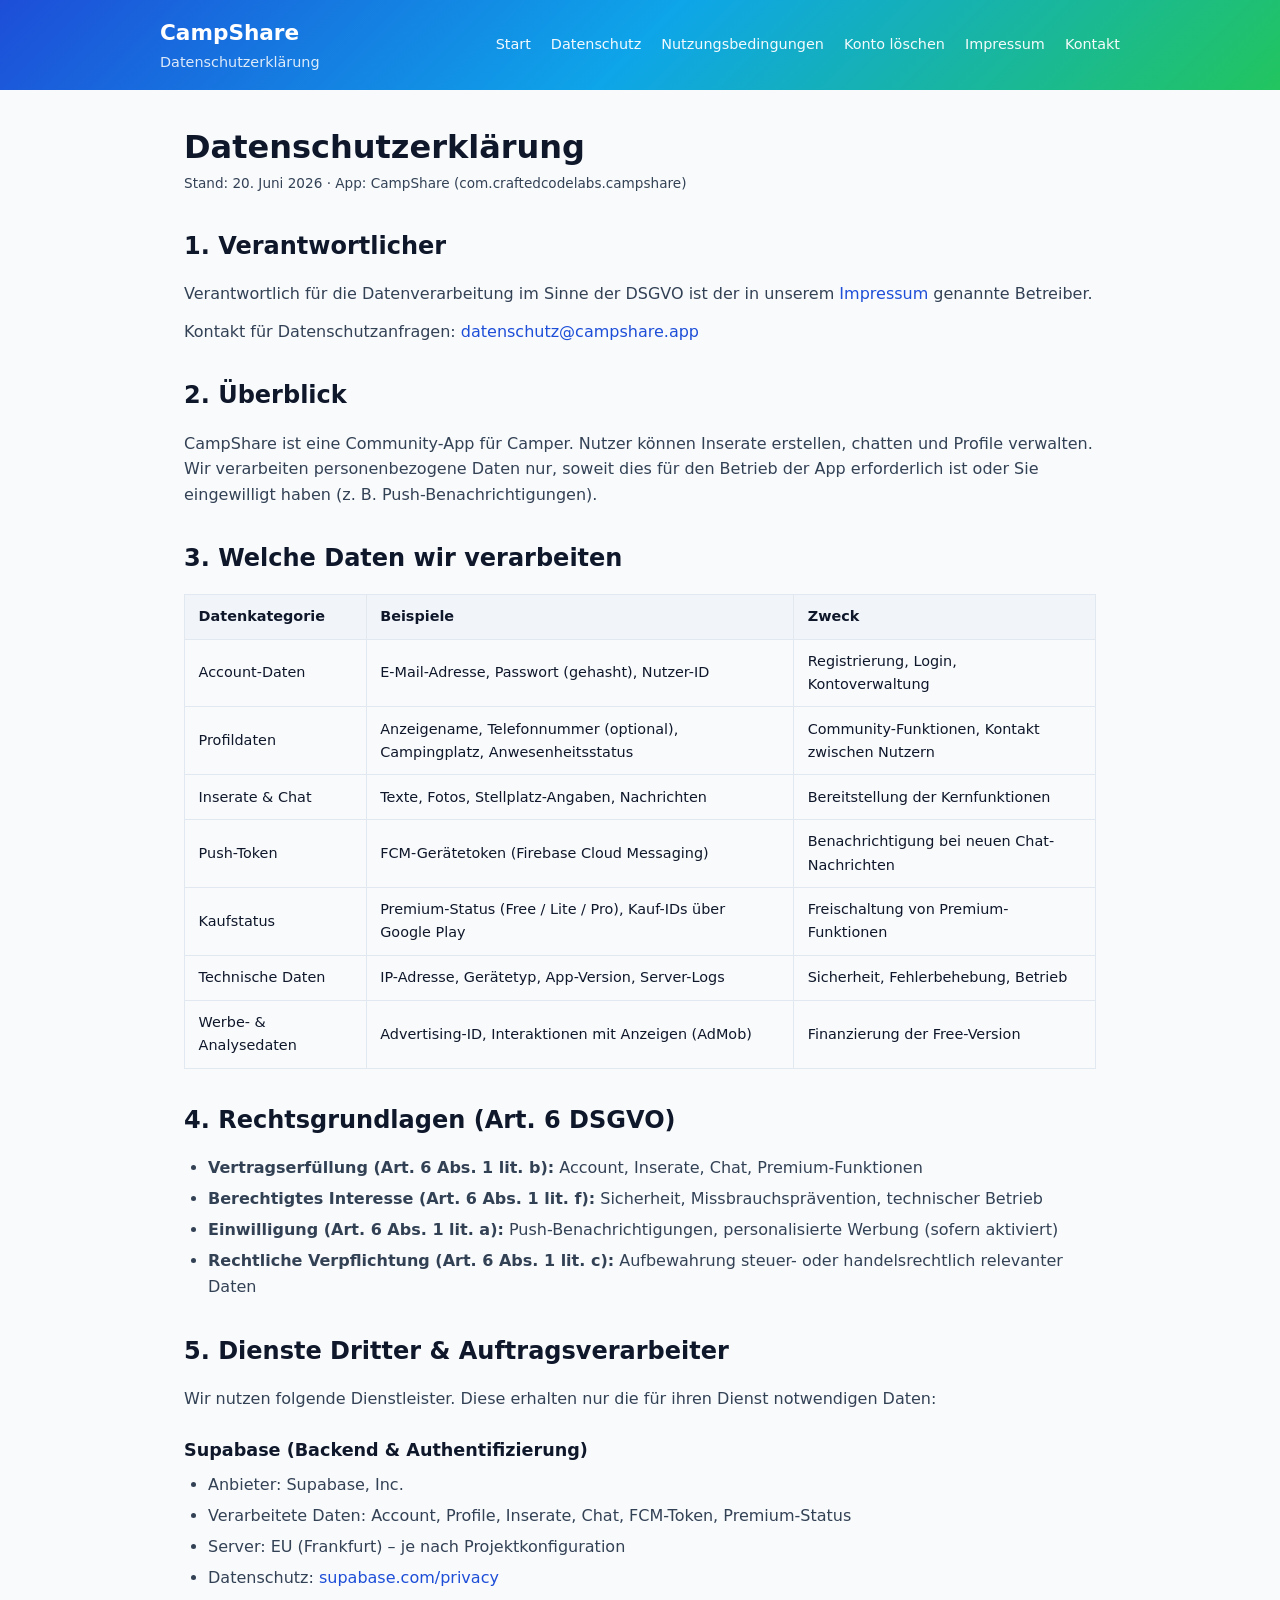
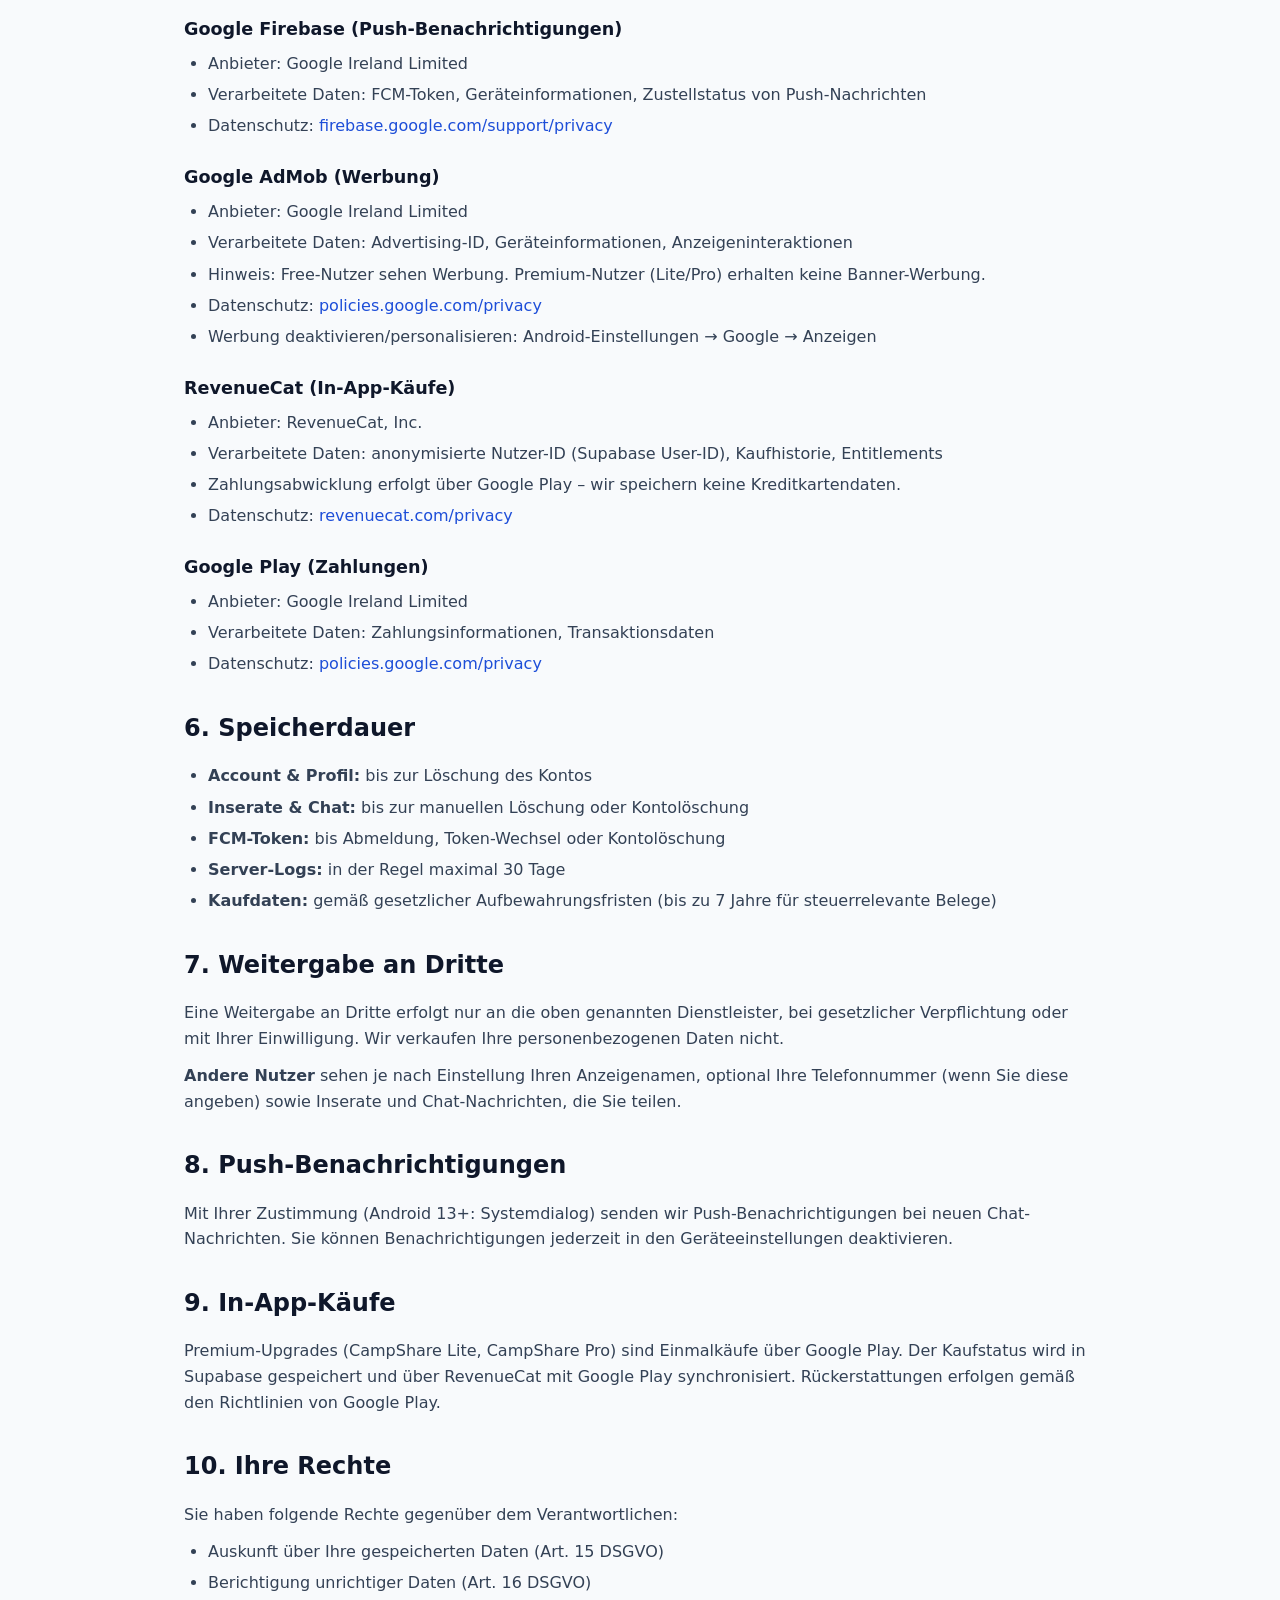
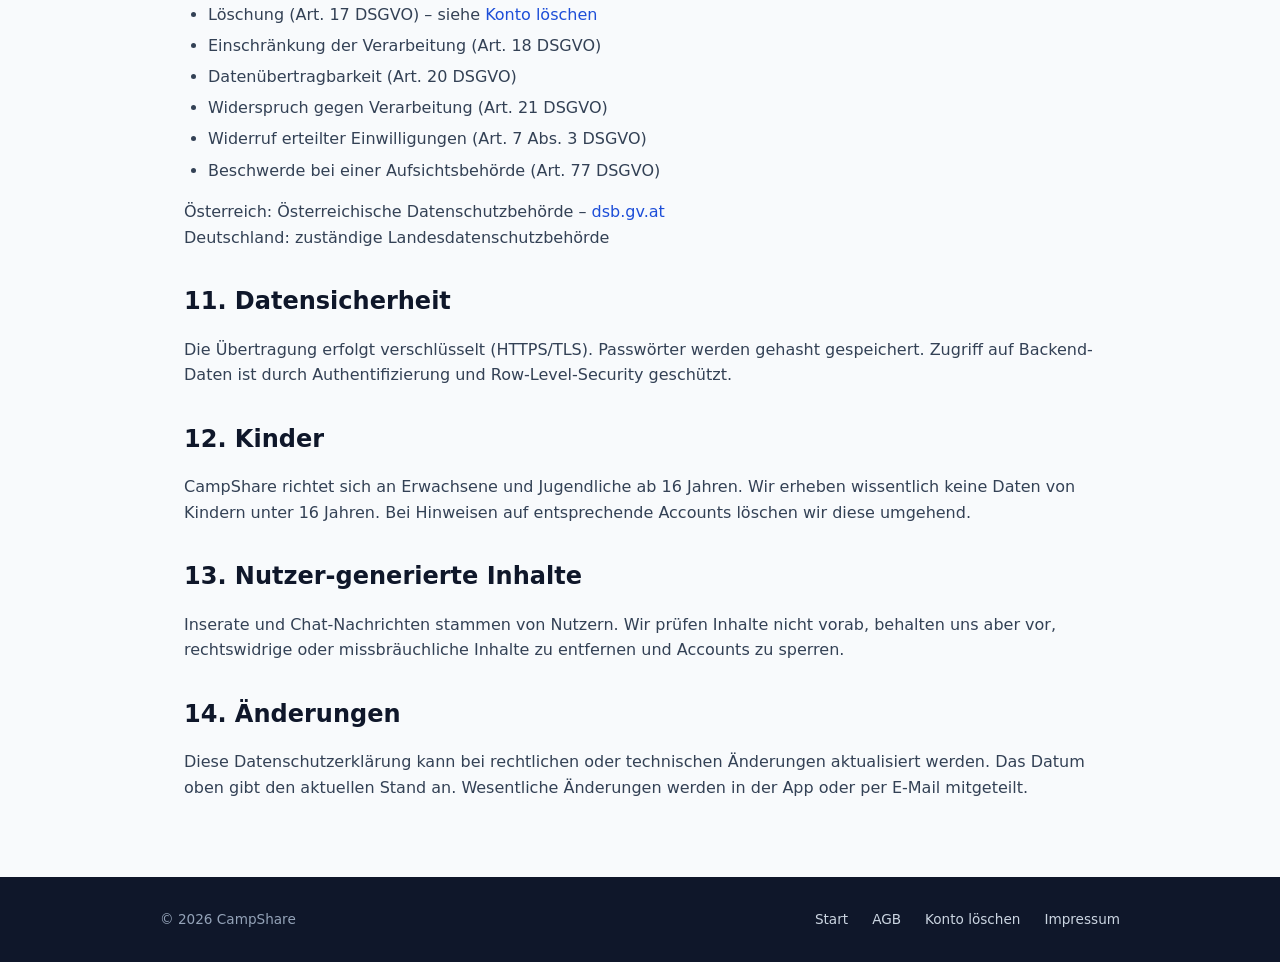
==== datenschutz.html @ 992e6494 "Add CampShare website for Google Play compliance Co-authored-by: Cursor <cursoragent@cursor.com>" ====
<!DOCTYPE html>
<html lang="de">
<head>
  <meta charset="UTF-8">
  <meta name="viewport" content="width=device-width, initial-scale=1.0">
  <meta name="description" content="Datenschutzerklärung der CampShare App – Informationen zur Verarbeitung personenbezogener Daten.">
  <title>Datenschutzerklärung – CampShare</title>
  <link rel="stylesheet" href="css/styles.css">
</head>
<body>
  <header>
    <div class="header-inner">
      <a class="logo" href="index.html">CampShare<span>Datenschutzerklärung</span></a>
      <nav>
        <a href="index.html">Start</a>
        <a href="datenschutz.html">Datenschutz</a>
        <a href="nutzungsbedingungen.html">Nutzungsbedingungen</a>
        <a href="konto-loeschen.html">Konto löschen</a>
        <a href="impressum.html">Impressum</a>
        <a href="kontakt.html">Kontakt</a>
      </nav>
    </div>
  </header>

  <main class="legal-content">
    <h1>Datenschutzerklärung</h1>
    <p class="meta">Stand: 20. Juni 2026 · App: CampShare (com.craftedcodelabs.campshare)</p>

    <h2>1. Verantwortlicher</h2>
    <p>
      Verantwortlich für die Datenverarbeitung im Sinne der DSGVO ist der in unserem
      <a href="impressum.html">Impressum</a> genannte Betreiber.
    </p>
    <p>
      Kontakt für Datenschutzanfragen: <a href="mailto:datenschutz@campshare.app">datenschutz@campshare.app</a>
    </p>

    <h2>2. Überblick</h2>
    <p>
      CampShare ist eine Community-App für Camper. Nutzer können Inserate erstellen, chatten und Profile verwalten.
      Wir verarbeiten personenbezogene Daten nur, soweit dies für den Betrieb der App erforderlich ist oder Sie
      eingewilligt haben (z.&nbsp;B. Push-Benachrichtigungen).
    </p>

    <h2>3. Welche Daten wir verarbeiten</h2>
    <table>
      <thead>
        <tr>
          <th>Datenkategorie</th>
          <th>Beispiele</th>
          <th>Zweck</th>
        </tr>
      </thead>
      <tbody>
        <tr>
          <td>Account-Daten</td>
          <td>E-Mail-Adresse, Passwort (gehasht), Nutzer-ID</td>
          <td>Registrierung, Login, Kontoverwaltung</td>
        </tr>
        <tr>
          <td>Profildaten</td>
          <td>Anzeigename, Telefonnummer (optional), Campingplatz, Anwesenheitsstatus</td>
          <td>Community-Funktionen, Kontakt zwischen Nutzern</td>
        </tr>
        <tr>
          <td>Inserate &amp; Chat</td>
          <td>Texte, Fotos, Stellplatz-Angaben, Nachrichten</td>
          <td>Bereitstellung der Kernfunktionen</td>
        </tr>
        <tr>
          <td>Push-Token</td>
          <td>FCM-Gerätetoken (Firebase Cloud Messaging)</td>
          <td>Benachrichtigung bei neuen Chat-Nachrichten</td>
        </tr>
        <tr>
          <td>Kaufstatus</td>
          <td>Premium-Status (Free / Lite / Pro), Kauf-IDs über Google Play</td>
          <td>Freischaltung von Premium-Funktionen</td>
        </tr>
        <tr>
          <td>Technische Daten</td>
          <td>IP-Adresse, Gerätetyp, App-Version, Server-Logs</td>
          <td>Sicherheit, Fehlerbehebung, Betrieb</td>
        </tr>
        <tr>
          <td>Werbe- &amp; Analysedaten</td>
          <td>Advertising-ID, Interaktionen mit Anzeigen (AdMob)</td>
          <td>Finanzierung der Free-Version</td>
        </tr>
      </tbody>
    </table>

    <h2>4. Rechtsgrundlagen (Art. 6 DSGVO)</h2>
    <ul>
      <li><strong>Vertragserfüllung (Art. 6 Abs. 1 lit. b):</strong> Account, Inserate, Chat, Premium-Funktionen</li>
      <li><strong>Berechtigtes Interesse (Art. 6 Abs. 1 lit. f):</strong> Sicherheit, Missbrauchsprävention, technischer Betrieb</li>
      <li><strong>Einwilligung (Art. 6 Abs. 1 lit. a):</strong> Push-Benachrichtigungen, personalisierte Werbung (sofern aktiviert)</li>
      <li><strong>Rechtliche Verpflichtung (Art. 6 Abs. 1 lit. c):</strong> Aufbewahrung steuer- oder handelsrechtlich relevanter Daten</li>
    </ul>

    <h2>5. Dienste Dritter &amp; Auftragsverarbeiter</h2>
    <p>Wir nutzen folgende Dienstleister. Diese erhalten nur die für ihren Dienst notwendigen Daten:</p>

    <h3>Supabase (Backend &amp; Authentifizierung)</h3>
    <ul>
      <li>Anbieter: Supabase, Inc.</li>
      <li>Verarbeitete Daten: Account, Profile, Inserate, Chat, FCM-Token, Premium-Status</li>
      <li>Server: EU (Frankfurt) – je nach Projektkonfiguration</li>
      <li>Datenschutz: <a href="https://supabase.com/privacy" rel="noopener noreferrer">supabase.com/privacy</a></li>
    </ul>

    <h3>Google Firebase (Push-Benachrichtigungen)</h3>
    <ul>
      <li>Anbieter: Google Ireland Limited</li>
      <li>Verarbeitete Daten: FCM-Token, Geräteinformationen, Zustellstatus von Push-Nachrichten</li>
      <li>Datenschutz: <a href="https://firebase.google.com/support/privacy" rel="noopener noreferrer">firebase.google.com/support/privacy</a></li>
    </ul>

    <h3>Google AdMob (Werbung)</h3>
    <ul>
      <li>Anbieter: Google Ireland Limited</li>
      <li>Verarbeitete Daten: Advertising-ID, Geräteinformationen, Anzeigeninteraktionen</li>
      <li>Hinweis: Free-Nutzer sehen Werbung. Premium-Nutzer (Lite/Pro) erhalten keine Banner-Werbung.</li>
      <li>Datenschutz: <a href="https://policies.google.com/privacy" rel="noopener noreferrer">policies.google.com/privacy</a></li>
      <li>Werbung deaktivieren/personalisieren: Android-Einstellungen → Google → Anzeigen</li>
    </ul>

    <h3>RevenueCat (In-App-Käufe)</h3>
    <ul>
      <li>Anbieter: RevenueCat, Inc.</li>
      <li>Verarbeitete Daten: anonymisierte Nutzer-ID (Supabase User-ID), Kaufhistorie, Entitlements</li>
      <li>Zahlungsabwicklung erfolgt über Google Play – wir speichern keine Kreditkartendaten.</li>
      <li>Datenschutz: <a href="https://www.revenuecat.com/privacy" rel="noopener noreferrer">revenuecat.com/privacy</a></li>
    </ul>

    <h3>Google Play (Zahlungen)</h3>
    <ul>
      <li>Anbieter: Google Ireland Limited</li>
      <li>Verarbeitete Daten: Zahlungsinformationen, Transaktionsdaten</li>
      <li>Datenschutz: <a href="https://policies.google.com/privacy" rel="noopener noreferrer">policies.google.com/privacy</a></li>
    </ul>

    <h2>6. Speicherdauer</h2>
    <ul>
      <li><strong>Account &amp; Profil:</strong> bis zur Löschung des Kontos</li>
      <li><strong>Inserate &amp; Chat:</strong> bis zur manuellen Löschung oder Kontolöschung</li>
      <li><strong>FCM-Token:</strong> bis Abmeldung, Token-Wechsel oder Kontolöschung</li>
      <li><strong>Server-Logs:</strong> in der Regel maximal 30 Tage</li>
      <li><strong>Kaufdaten:</strong> gemäß gesetzlicher Aufbewahrungsfristen (bis zu 7 Jahre für steuerrelevante Belege)</li>
    </ul>

    <h2>7. Weitergabe an Dritte</h2>
    <p>
      Eine Weitergabe an Dritte erfolgt nur an die oben genannten Dienstleister, bei gesetzlicher Verpflichtung
      oder mit Ihrer Einwilligung. Wir verkaufen Ihre personenbezogenen Daten nicht.
    </p>
    <p>
      <strong>Andere Nutzer</strong> sehen je nach Einstellung Ihren Anzeigenamen, optional Ihre Telefonnummer
      (wenn Sie diese angeben) sowie Inserate und Chat-Nachrichten, die Sie teilen.
    </p>

    <h2>8. Push-Benachrichtigungen</h2>
    <p>
      Mit Ihrer Zustimmung (Android 13+: Systemdialog) senden wir Push-Benachrichtigungen bei neuen Chat-Nachrichten.
      Sie können Benachrichtigungen jederzeit in den Geräteeinstellungen deaktivieren.
    </p>

    <h2>9. In-App-Käufe</h2>
    <p>
      Premium-Upgrades (CampShare Lite, CampShare Pro) sind Einmalkäufe über Google Play.
      Der Kaufstatus wird in Supabase gespeichert und über RevenueCat mit Google Play synchronisiert.
      Rückerstattungen erfolgen gemäß den Richtlinien von Google Play.
    </p>

    <h2>10. Ihre Rechte</h2>
    <p>Sie haben folgende Rechte gegenüber dem Verantwortlichen:</p>
    <ul>
      <li>Auskunft über Ihre gespeicherten Daten (Art. 15 DSGVO)</li>
      <li>Berichtigung unrichtiger Daten (Art. 16 DSGVO)</li>
      <li>Löschung (Art. 17 DSGVO) – siehe <a href="konto-loeschen.html">Konto löschen</a></li>
      <li>Einschränkung der Verarbeitung (Art. 18 DSGVO)</li>
      <li>Datenübertragbarkeit (Art. 20 DSGVO)</li>
      <li>Widerspruch gegen Verarbeitung (Art. 21 DSGVO)</li>
      <li>Widerruf erteilter Einwilligungen (Art. 7 Abs. 3 DSGVO)</li>
      <li>Beschwerde bei einer Aufsichtsbehörde (Art. 77 DSGVO)</li>
    </ul>
    <p>
      Österreich: Österreichische Datenschutzbehörde – <a href="https://www.dsb.gv.at" rel="noopener noreferrer">dsb.gv.at</a><br>
      Deutschland: zuständige Landesdatenschutzbehörde
    </p>

    <h2>11. Datensicherheit</h2>
    <p>
      Die Übertragung erfolgt verschlüsselt (HTTPS/TLS). Passwörter werden gehasht gespeichert.
      Zugriff auf Backend-Daten ist durch Authentifizierung und Row-Level-Security geschützt.
    </p>

    <h2>12. Kinder</h2>
    <p>
      CampShare richtet sich an Erwachsene und Jugendliche ab 16 Jahren. Wir erheben wissentlich keine Daten
      von Kindern unter 16 Jahren. Bei Hinweisen auf entsprechende Accounts löschen wir diese umgehend.
    </p>

    <h2>13. Nutzer-generierte Inhalte</h2>
    <p>
      Inserate und Chat-Nachrichten stammen von Nutzern. Wir prüfen Inhalte nicht vorab, behalten uns aber vor,
      rechtswidrige oder missbräuchliche Inhalte zu entfernen und Accounts zu sperren.
    </p>

    <h2>14. Änderungen</h2>
    <p>
      Diese Datenschutzerklärung kann bei rechtlichen oder technischen Änderungen aktualisiert werden.
      Das Datum oben gibt den aktuellen Stand an. Wesentliche Änderungen werden in der App oder per E-Mail mitgeteilt.
    </p>
  </main>

  <footer>
    <div class="footer-inner">
      <div>&copy; 2026 CampShare</div>
      <div class="footer-links">
        <a href="index.html">Start</a>
        <a href="nutzungsbedingungen.html">AGB</a>
        <a href="konto-loeschen.html">Konto löschen</a>
        <a href="impressum.html">Impressum</a>
      </div>
    </div>
  </footer>
</body>
</html>
---- css/styles.css ----
/* CampShare Website – shared styles */
:root {
  --blue-dark: #1d4ed8;
  --blue: #0ea5e9;
  --green: #22c55e;
  --text: #0f172a;
  --muted: #64748b;
  --bg: #f8fafc;
  --card: #ffffff;
  --border: #e2e8f0;
  --warn-bg: #fef3c7;
  --warn-text: #78350f;
  --max: 960px;
}

* { box-sizing: border-box; margin: 0; padding: 0; }

html { scroll-behavior: smooth; }

body {
  font-family: "Segoe UI", system-ui, -apple-system, sans-serif;
  color: var(--text);
  background: var(--bg);
  line-height: 1.6;
}

a { color: var(--blue-dark); text-decoration: none; }
a:hover { text-decoration: underline; }

header {
  background: linear-gradient(135deg, var(--blue-dark), var(--blue), var(--green));
  color: #fff;
  padding: 1rem 1.5rem;
}

.header-inner {
  max-width: var(--max);
  margin: 0 auto;
  display: flex;
  align-items: center;
  justify-content: space-between;
  flex-wrap: wrap;
  gap: 1rem;
}

.logo {
  font-size: 1.35rem;
  font-weight: 700;
  color: #fff;
  text-decoration: none;
}

.logo span { opacity: 0.85; font-weight: 400; font-size: 0.9rem; display: block; }

nav { display: flex; flex-wrap: wrap; gap: 0.5rem 1.25rem; }

nav a {
  color: rgba(255,255,255,0.95);
  font-size: 0.9rem;
  text-decoration: none;
  font-weight: 500;
}

nav a:hover { text-decoration: underline; color: #fff; }

main {
  max-width: var(--max);
  margin: 0 auto;
  padding: 2rem 1.5rem 4rem;
}

.hero {
  text-align: center;
  padding: 3rem 1rem;
}

.hero h1 {
  font-size: clamp(1.75rem, 5vw, 2.75rem);
  margin-bottom: 0.75rem;
  background: linear-gradient(135deg, var(--blue-dark), var(--blue));
  -webkit-background-clip: text;
  -webkit-text-fill-color: transparent;
  background-clip: text;
}

.hero p.lead {
  font-size: 1.1rem;
  color: var(--muted);
  max-width: 640px;
  margin: 0 auto 2rem;
}

.badges {
  display: flex;
  flex-wrap: wrap;
  justify-content: center;
  gap: 0.75rem;
  margin-bottom: 2rem;
}

.badge {
  background: var(--card);
  border: 1px solid var(--border);
  border-radius: 999px;
  padding: 0.4rem 1rem;
  font-size: 0.85rem;
  color: var(--muted);
}

.btn-row {
  display: flex;
  flex-wrap: wrap;
  justify-content: center;
  gap: 1rem;
}

.btn {
  display: inline-block;
  padding: 0.85rem 1.75rem;
  border-radius: 12px;
  font-weight: 600;
  text-decoration: none;
  transition: transform 0.15s, box-shadow 0.15s;
}

.btn:hover { transform: translateY(-1px); text-decoration: none; }

.btn-primary {
  background: linear-gradient(135deg, var(--blue-dark), var(--blue));
  color: #fff;
  box-shadow: 0 4px 14px rgba(14,165,233,0.35);
}

.btn-secondary {
  background: var(--card);
  color: var(--blue-dark);
  border: 1px solid var(--border);
}

section { margin-top: 3rem; }

h2 {
  font-size: 1.5rem;
  margin-bottom: 1rem;
  color: var(--text);
}

h3 {
  font-size: 1.1rem;
  margin: 1.5rem 0 0.5rem;
  color: var(--text);
}

.grid {
  display: grid;
  grid-template-columns: repeat(auto-fit, minmax(260px, 1fr));
  gap: 1.25rem;
}

.card {
  background: var(--card);
  border: 1px solid var(--border);
  border-radius: 16px;
  padding: 1.5rem;
  box-shadow: 0 1px 3px rgba(0,0,0,0.04);
}

.card h3 { margin-top: 0; font-size: 1rem; }

.card p, .card li { font-size: 0.95rem; color: var(--muted); }

.card ul { padding-left: 1.2rem; margin-top: 0.5rem; }

.warn-box {
  background: var(--warn-bg);
  border: 1px solid #fde68a;
  border-radius: 12px;
  padding: 1.25rem;
  color: var(--warn-text);
  font-size: 0.95rem;
}

.legal-content h2 { margin-top: 2rem; }
.legal-content h2:first-child { margin-top: 0; }

.legal-content p, .legal-content li {
  color: #334155;
  margin-bottom: 0.75rem;
}

.legal-content ul, .legal-content ol {
  padding-left: 1.5rem;
  margin-bottom: 1rem;
}

.legal-content li { margin-bottom: 0.35rem; }

.meta {
  font-size: 0.85rem;
  color: var(--muted);
  margin-bottom: 2rem;
}

table {
  width: 100%;
  border-collapse: collapse;
  font-size: 0.9rem;
  margin: 1rem 0;
}

th, td {
  border: 1px solid var(--border);
  padding: 0.65rem 0.85rem;
  text-align: left;
}

th { background: #f1f5f9; font-weight: 600; }

footer {
  background: #0f172a;
  color: #94a3b8;
  padding: 2rem 1.5rem;
  font-size: 0.85rem;
}

.footer-inner {
  max-width: var(--max);
  margin: 0 auto;
  display: flex;
  flex-wrap: wrap;
  justify-content: space-between;
  gap: 1.5rem;
}

.footer-links { display: flex; flex-wrap: wrap; gap: 1rem 1.5rem; }

.footer-links a { color: #cbd5e1; text-decoration: none; }
.footer-links a:hover { color: #fff; }

@media (max-width: 600px) {
  nav { width: 100%; }
  .header-inner { flex-direction: column; align-items: flex-start; }
}
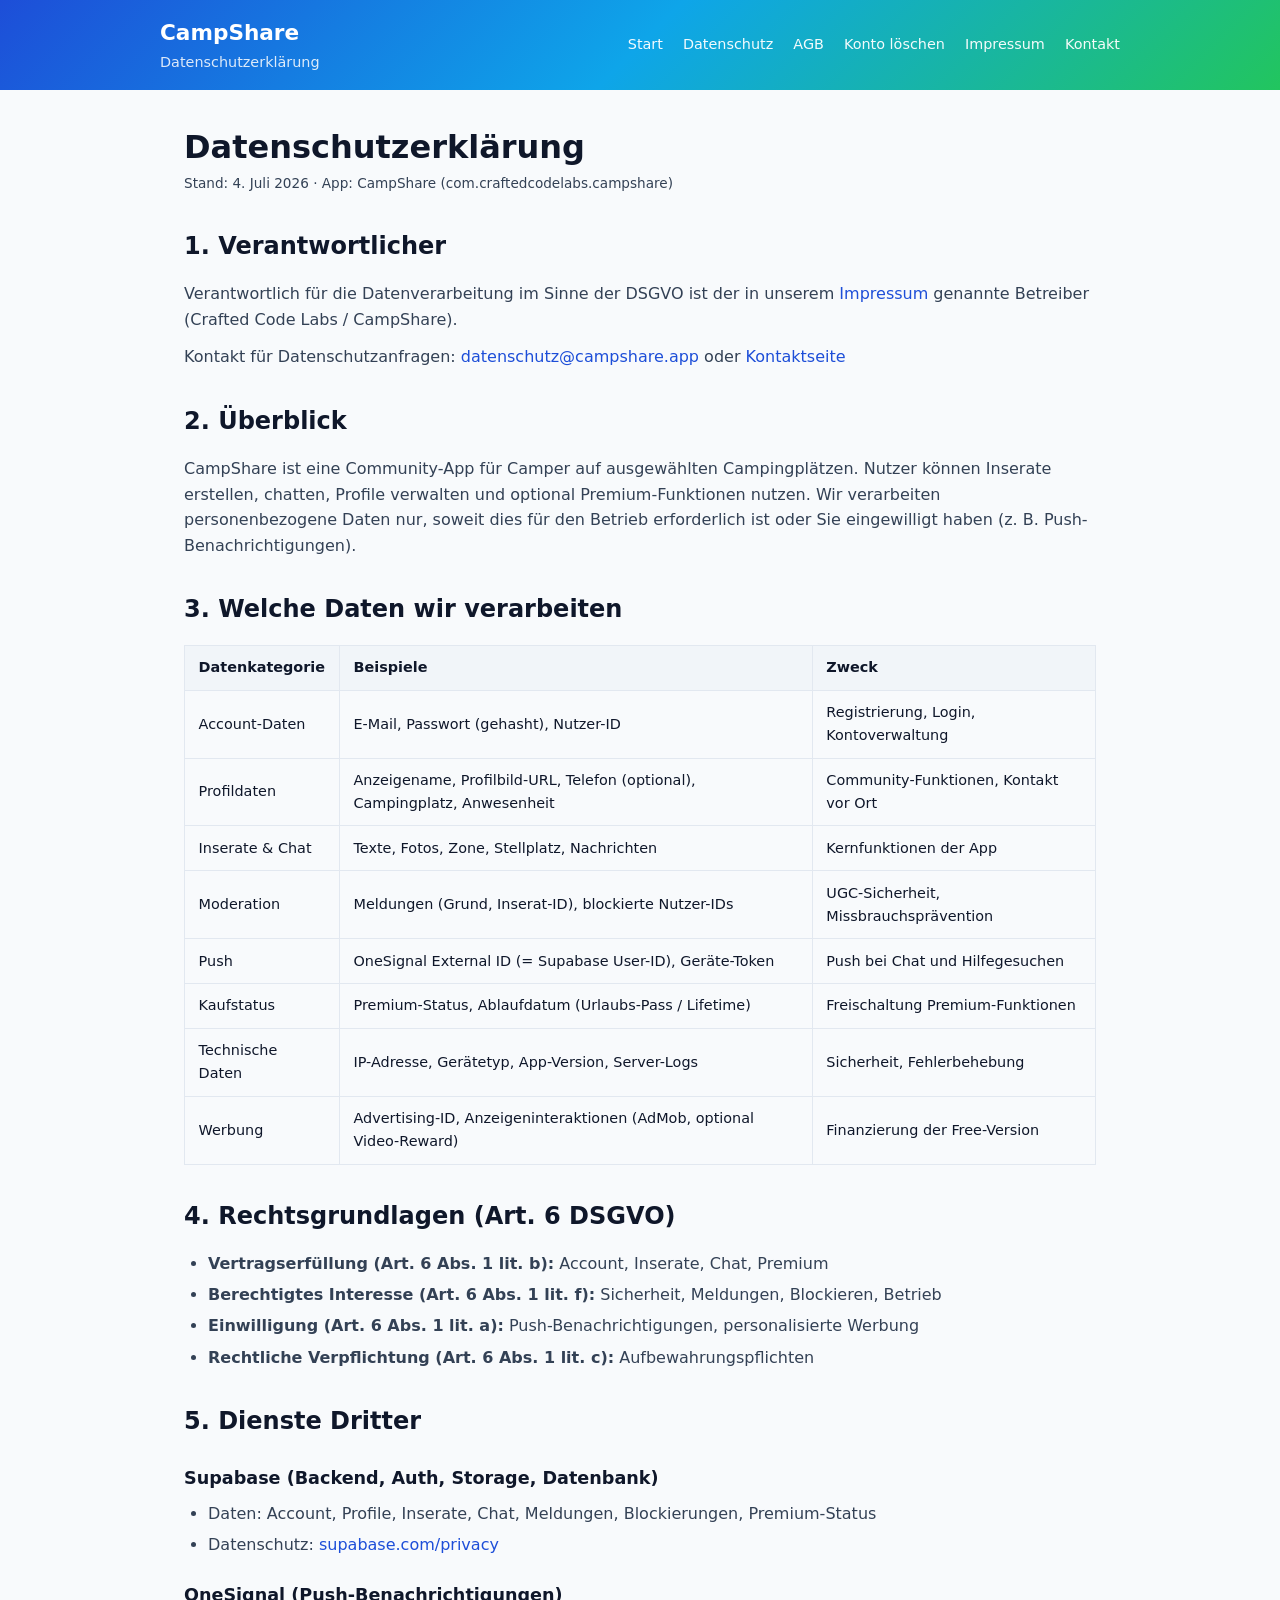
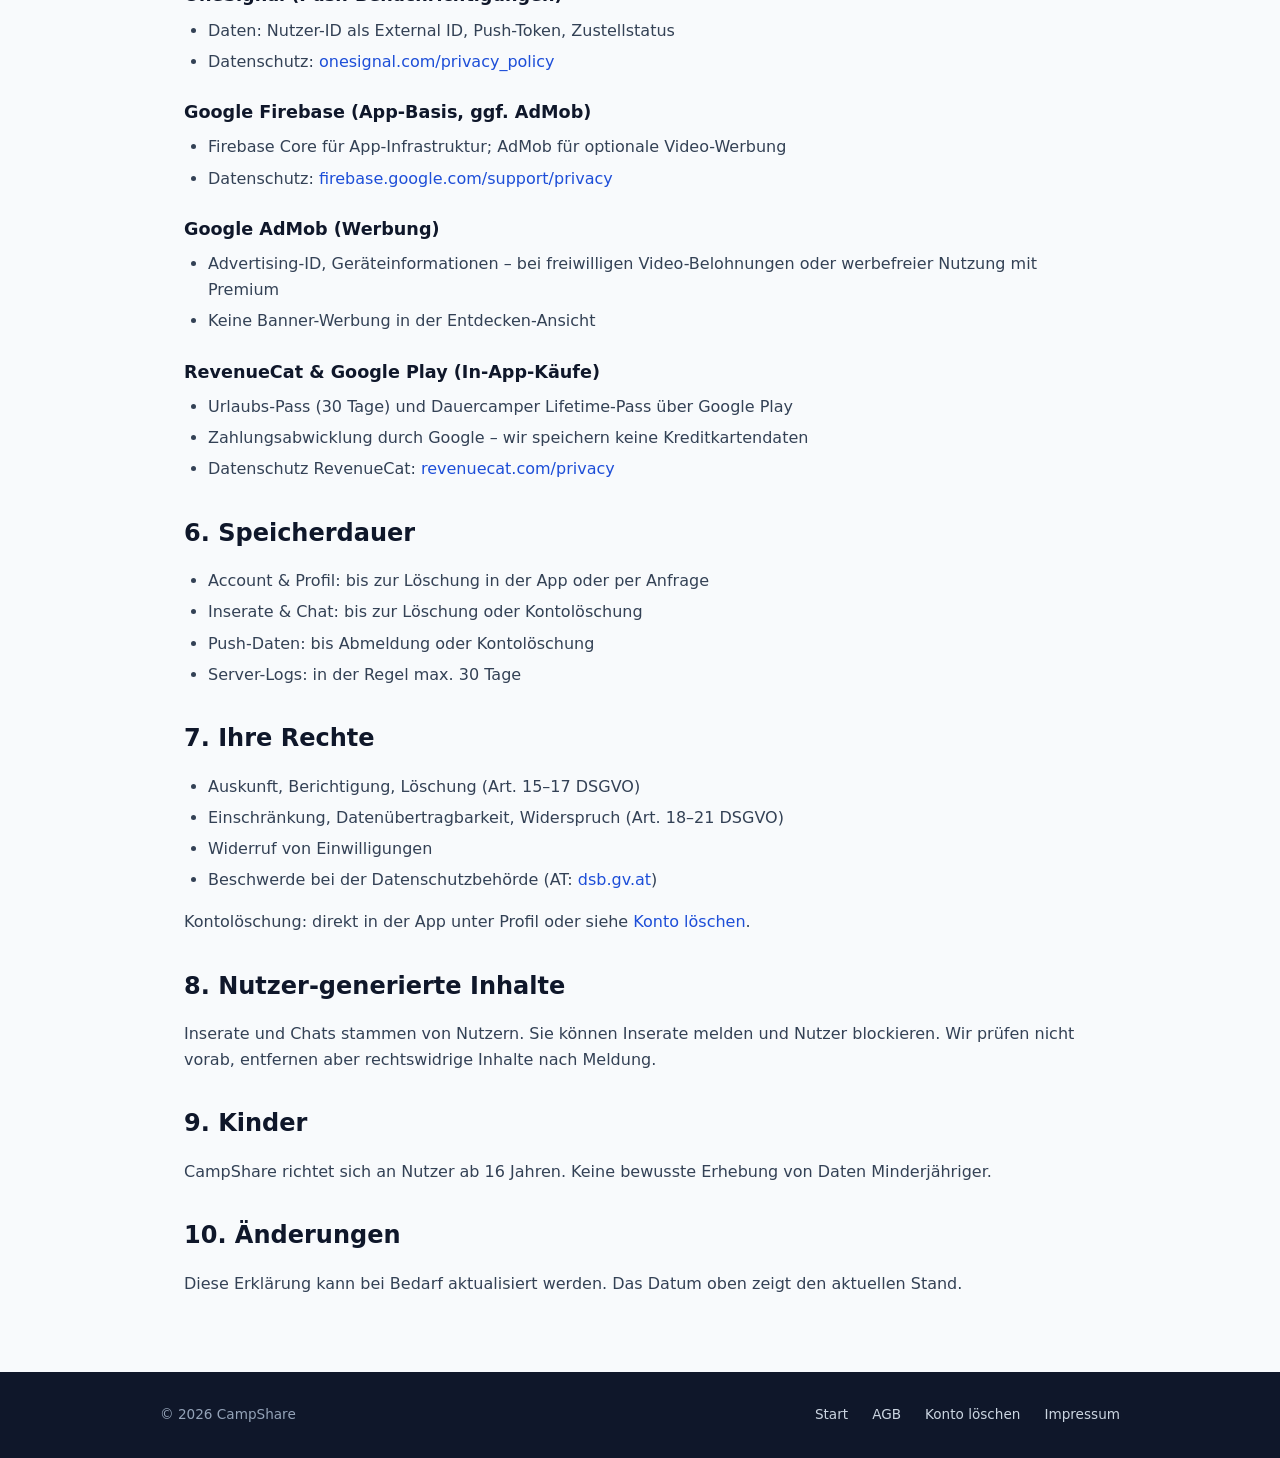
==== commit 8e8ccf9f: "Update CampShare legal website for Play Store compliance Co-authored-by: Cursor <cursoragent@cursor." ====
--- a/datenschutz.html
+++ b/datenschutz.html
@@ -3,7 +3,7 @@
 <head>
   <meta charset="UTF-8">
   <meta name="viewport" content="width=device-width, initial-scale=1.0">
-  <meta name="description" content="Datenschutzerklärung der CampShare App – Informationen zur Verarbeitung personenbezogener Daten.">
+  <meta name="description" content="Datenschutzerklärung der CampShare App.">
   <title>Datenschutzerklärung – CampShare</title>
   <link rel="stylesheet" href="css/styles.css">
 </head>
@@ -14,7 +14,7 @@
       <nav>
         <a href="index.html">Start</a>
         <a href="datenschutz.html">Datenschutz</a>
-        <a href="nutzungsbedingungen.html">Nutzungsbedingungen</a>
+        <a href="nutzungsbedingungen.html">AGB</a>
         <a href="konto-loeschen.html">Konto löschen</a>
         <a href="impressum.html">Impressum</a>
         <a href="kontakt.html">Kontakt</a>
@@ -24,67 +24,71 @@
 
   <main class="legal-content">
     <h1>Datenschutzerklärung</h1>
-    <p class="meta">Stand: 20. Juni 2026 · App: CampShare (com.craftedcodelabs.campshare)</p>
+    <p class="meta">Stand: 4. Juli 2026 · App: CampShare (com.craftedcodelabs.campshare)</p>
 
     <h2>1. Verantwortlicher</h2>
     <p>
       Verantwortlich für die Datenverarbeitung im Sinne der DSGVO ist der in unserem
-      <a href="impressum.html">Impressum</a> genannte Betreiber.
+      <a href="impressum.html">Impressum</a> genannte Betreiber (Crafted Code Labs / CampShare).
     </p>
     <p>
-      Kontakt für Datenschutzanfragen: <a href="mailto:datenschutz@campshare.app">datenschutz@campshare.app</a>
+      Kontakt für Datenschutzanfragen:
+      <a href="mailto:datenschutz@campshare.app">datenschutz@campshare.app</a> oder
+      <a href="kontakt.html">Kontaktseite</a>
     </p>
 
     <h2>2. Überblick</h2>
     <p>
-      CampShare ist eine Community-App für Camper. Nutzer können Inserate erstellen, chatten und Profile verwalten.
-      Wir verarbeiten personenbezogene Daten nur, soweit dies für den Betrieb der App erforderlich ist oder Sie
-      eingewilligt haben (z.&nbsp;B. Push-Benachrichtigungen).
+      CampShare ist eine Community-App für Camper auf ausgewählten Campingplätzen. Nutzer können Inserate
+      erstellen, chatten, Profile verwalten und optional Premium-Funktionen nutzen. Wir verarbeiten
+      personenbezogene Daten nur, soweit dies für den Betrieb erforderlich ist oder Sie eingewilligt haben
+      (z.&nbsp;B. Push-Benachrichtigungen).
     </p>
 
     <h2>3. Welche Daten wir verarbeiten</h2>
     <table>
       <thead>
-        <tr>
-          <th>Datenkategorie</th>
-          <th>Beispiele</th>
-          <th>Zweck</th>
-        </tr>
+        <tr><th>Datenkategorie</th><th>Beispiele</th><th>Zweck</th></tr>
       </thead>
       <tbody>
         <tr>
           <td>Account-Daten</td>
-          <td>E-Mail-Adresse, Passwort (gehasht), Nutzer-ID</td>
+          <td>E-Mail, Passwort (gehasht), Nutzer-ID</td>
           <td>Registrierung, Login, Kontoverwaltung</td>
         </tr>
         <tr>
           <td>Profildaten</td>
-          <td>Anzeigename, Telefonnummer (optional), Campingplatz, Anwesenheitsstatus</td>
-          <td>Community-Funktionen, Kontakt zwischen Nutzern</td>
+          <td>Anzeigename, Profilbild-URL, Telefon (optional), Campingplatz, Anwesenheit</td>
+          <td>Community-Funktionen, Kontakt vor Ort</td>
         </tr>
         <tr>
           <td>Inserate &amp; Chat</td>
-          <td>Texte, Fotos, Stellplatz-Angaben, Nachrichten</td>
-          <td>Bereitstellung der Kernfunktionen</td>
+          <td>Texte, Fotos, Zone, Stellplatz, Nachrichten</td>
+          <td>Kernfunktionen der App</td>
         </tr>
         <tr>
-          <td>Push-Token</td>
-          <td>FCM-Gerätetoken (Firebase Cloud Messaging)</td>
-          <td>Benachrichtigung bei neuen Chat-Nachrichten</td>
+          <td>Moderation</td>
+          <td>Meldungen (Grund, Inserat-ID), blockierte Nutzer-IDs</td>
+          <td>UGC-Sicherheit, Missbrauchsprävention</td>
+        </tr>
+        <tr>
+          <td>Push</td>
+          <td>OneSignal External ID (= Supabase User-ID), Geräte-Token</td>
+          <td>Push bei Chat und Hilfegesuchen</td>
         </tr>
         <tr>
           <td>Kaufstatus</td>
-          <td>Premium-Status (Free / Lite / Pro), Kauf-IDs über Google Play</td>
-          <td>Freischaltung von Premium-Funktionen</td>
+          <td>Premium-Status, Ablaufdatum (Urlaubs-Pass / Lifetime)</td>
+          <td>Freischaltung Premium-Funktionen</td>
         </tr>
         <tr>
           <td>Technische Daten</td>
           <td>IP-Adresse, Gerätetyp, App-Version, Server-Logs</td>
-          <td>Sicherheit, Fehlerbehebung, Betrieb</td>
+          <td>Sicherheit, Fehlerbehebung</td>
         </tr>
         <tr>
-          <td>Werbe- &amp; Analysedaten</td>
-          <td>Advertising-ID, Interaktionen mit Anzeigen (AdMob)</td>
+          <td>Werbung</td>
+          <td>Advertising-ID, Anzeigeninteraktionen (AdMob, optional Video-Reward)</td>
           <td>Finanzierung der Free-Version</td>
         </tr>
       </tbody>
@@ -92,126 +96,73 @@
 
     <h2>4. Rechtsgrundlagen (Art. 6 DSGVO)</h2>
     <ul>
-      <li><strong>Vertragserfüllung (Art. 6 Abs. 1 lit. b):</strong> Account, Inserate, Chat, Premium-Funktionen</li>
-      <li><strong>Berechtigtes Interesse (Art. 6 Abs. 1 lit. f):</strong> Sicherheit, Missbrauchsprävention, technischer Betrieb</li>
-      <li><strong>Einwilligung (Art. 6 Abs. 1 lit. a):</strong> Push-Benachrichtigungen, personalisierte Werbung (sofern aktiviert)</li>
-      <li><strong>Rechtliche Verpflichtung (Art. 6 Abs. 1 lit. c):</strong> Aufbewahrung steuer- oder handelsrechtlich relevanter Daten</li>
+      <li><strong>Vertragserfüllung (Art. 6 Abs. 1 lit. b):</strong> Account, Inserate, Chat, Premium</li>
+      <li><strong>Berechtigtes Interesse (Art. 6 Abs. 1 lit. f):</strong> Sicherheit, Meldungen, Blockieren, Betrieb</li>
+      <li><strong>Einwilligung (Art. 6 Abs. 1 lit. a):</strong> Push-Benachrichtigungen, personalisierte Werbung</li>
+      <li><strong>Rechtliche Verpflichtung (Art. 6 Abs. 1 lit. c):</strong> Aufbewahrungspflichten</li>
     </ul>
 
-    <h2>5. Dienste Dritter &amp; Auftragsverarbeiter</h2>
-    <p>Wir nutzen folgende Dienstleister. Diese erhalten nur die für ihren Dienst notwendigen Daten:</p>
+    <h2>5. Dienste Dritter</h2>
 
-    <h3>Supabase (Backend &amp; Authentifizierung)</h3>
+    <h3>Supabase (Backend, Auth, Storage, Datenbank)</h3>
     <ul>
-      <li>Anbieter: Supabase, Inc.</li>
-      <li>Verarbeitete Daten: Account, Profile, Inserate, Chat, FCM-Token, Premium-Status</li>
-      <li>Server: EU (Frankfurt) – je nach Projektkonfiguration</li>
+      <li>Daten: Account, Profile, Inserate, Chat, Meldungen, Blockierungen, Premium-Status</li>
       <li>Datenschutz: <a href="https://supabase.com/privacy" rel="noopener noreferrer">supabase.com/privacy</a></li>
     </ul>
 
-    <h3>Google Firebase (Push-Benachrichtigungen)</h3>
+    <h3>OneSignal (Push-Benachrichtigungen)</h3>
     <ul>
-      <li>Anbieter: Google Ireland Limited</li>
-      <li>Verarbeitete Daten: FCM-Token, Geräteinformationen, Zustellstatus von Push-Nachrichten</li>
+      <li>Daten: Nutzer-ID als External ID, Push-Token, Zustellstatus</li>
+      <li>Datenschutz: <a href="https://onesignal.com/privacy_policy" rel="noopener noreferrer">onesignal.com/privacy_policy</a></li>
+    </ul>
+
+    <h3>Google Firebase (App-Basis, ggf. AdMob)</h3>
+    <ul>
+      <li>Firebase Core für App-Infrastruktur; AdMob für optionale Video-Werbung</li>
       <li>Datenschutz: <a href="https://firebase.google.com/support/privacy" rel="noopener noreferrer">firebase.google.com/support/privacy</a></li>
     </ul>
 
     <h3>Google AdMob (Werbung)</h3>
     <ul>
-      <li>Anbieter: Google Ireland Limited</li>
-      <li>Verarbeitete Daten: Advertising-ID, Geräteinformationen, Anzeigeninteraktionen</li>
-      <li>Hinweis: Free-Nutzer sehen Werbung. Premium-Nutzer (Lite/Pro) erhalten keine Banner-Werbung.</li>
-      <li>Datenschutz: <a href="https://policies.google.com/privacy" rel="noopener noreferrer">policies.google.com/privacy</a></li>
-      <li>Werbung deaktivieren/personalisieren: Android-Einstellungen → Google → Anzeigen</li>
+      <li>Advertising-ID, Geräteinformationen – bei freiwilligen Video-Belohnungen oder werbefreier Nutzung mit Premium</li>
+      <li>Keine Banner-Werbung in der Entdecken-Ansicht</li>
     </ul>
 
-    <h3>RevenueCat (In-App-Käufe)</h3>
+    <h3>RevenueCat &amp; Google Play (In-App-Käufe)</h3>
     <ul>
-      <li>Anbieter: RevenueCat, Inc.</li>
-      <li>Verarbeitete Daten: anonymisierte Nutzer-ID (Supabase User-ID), Kaufhistorie, Entitlements</li>
-      <li>Zahlungsabwicklung erfolgt über Google Play – wir speichern keine Kreditkartendaten.</li>
-      <li>Datenschutz: <a href="https://www.revenuecat.com/privacy" rel="noopener noreferrer">revenuecat.com/privacy</a></li>
-    </ul>
-
-    <h3>Google Play (Zahlungen)</h3>
-    <ul>
-      <li>Anbieter: Google Ireland Limited</li>
-      <li>Verarbeitete Daten: Zahlungsinformationen, Transaktionsdaten</li>
-      <li>Datenschutz: <a href="https://policies.google.com/privacy" rel="noopener noreferrer">policies.google.com/privacy</a></li>
+      <li>Urlaubs-Pass (30 Tage) und Dauercamper Lifetime-Pass über Google Play</li>
+      <li>Zahlungsabwicklung durch Google – wir speichern keine Kreditkartendaten</li>
+      <li>Datenschutz RevenueCat: <a href="https://www.revenuecat.com/privacy" rel="noopener noreferrer">revenuecat.com/privacy</a></li>
     </ul>
 
     <h2>6. Speicherdauer</h2>
     <ul>
-      <li><strong>Account &amp; Profil:</strong> bis zur Löschung des Kontos</li>
-      <li><strong>Inserate &amp; Chat:</strong> bis zur manuellen Löschung oder Kontolöschung</li>
-      <li><strong>FCM-Token:</strong> bis Abmeldung, Token-Wechsel oder Kontolöschung</li>
-      <li><strong>Server-Logs:</strong> in der Regel maximal 30 Tage</li>
-      <li><strong>Kaufdaten:</strong> gemäß gesetzlicher Aufbewahrungsfristen (bis zu 7 Jahre für steuerrelevante Belege)</li>
+      <li>Account &amp; Profil: bis zur Löschung in der App oder per Anfrage</li>
+      <li>Inserate &amp; Chat: bis zur Löschung oder Kontolöschung</li>
+      <li>Push-Daten: bis Abmeldung oder Kontolöschung</li>
+      <li>Server-Logs: in der Regel max. 30 Tage</li>
     </ul>
 
-    <h2>7. Weitergabe an Dritte</h2>
+    <h2>7. Ihre Rechte</h2>
+    <ul>
+      <li>Auskunft, Berichtigung, Löschung (Art. 15–17 DSGVO)</li>
+      <li>Einschränkung, Datenübertragbarkeit, Widerspruch (Art. 18–21 DSGVO)</li>
+      <li>Widerruf von Einwilligungen</li>
+      <li>Beschwerde bei der Datenschutzbehörde (AT: <a href="https://www.dsb.gv.at" rel="noopener noreferrer">dsb.gv.at</a>)</li>
+    </ul>
+    <p>Kontolöschung: direkt in der App unter Profil oder siehe <a href="konto-loeschen.html">Konto löschen</a>.</p>
+
+    <h2>8. Nutzer-generierte Inhalte</h2>
     <p>
-      Eine Weitergabe an Dritte erfolgt nur an die oben genannten Dienstleister, bei gesetzlicher Verpflichtung
-      oder mit Ihrer Einwilligung. Wir verkaufen Ihre personenbezogenen Daten nicht.
-    </p>
-    <p>
-      <strong>Andere Nutzer</strong> sehen je nach Einstellung Ihren Anzeigenamen, optional Ihre Telefonnummer
-      (wenn Sie diese angeben) sowie Inserate und Chat-Nachrichten, die Sie teilen.
+      Inserate und Chats stammen von Nutzern. Sie können Inserate melden und Nutzer blockieren.
+      Wir prüfen nicht vorab, entfernen aber rechtswidrige Inhalte nach Meldung.
     </p>
 
-    <h2>8. Push-Benachrichtigungen</h2>
-    <p>
-      Mit Ihrer Zustimmung (Android 13+: Systemdialog) senden wir Push-Benachrichtigungen bei neuen Chat-Nachrichten.
-      Sie können Benachrichtigungen jederzeit in den Geräteeinstellungen deaktivieren.
-    </p>
+    <h2>9. Kinder</h2>
+    <p>CampShare richtet sich an Nutzer ab 16 Jahren. Keine bewusste Erhebung von Daten Minderjähriger.</p>
 
-    <h2>9. In-App-Käufe</h2>
-    <p>
-      Premium-Upgrades (CampShare Lite, CampShare Pro) sind Einmalkäufe über Google Play.
-      Der Kaufstatus wird in Supabase gespeichert und über RevenueCat mit Google Play synchronisiert.
-      Rückerstattungen erfolgen gemäß den Richtlinien von Google Play.
-    </p>
-
-    <h2>10. Ihre Rechte</h2>
-    <p>Sie haben folgende Rechte gegenüber dem Verantwortlichen:</p>
-    <ul>
-      <li>Auskunft über Ihre gespeicherten Daten (Art. 15 DSGVO)</li>
-      <li>Berichtigung unrichtiger Daten (Art. 16 DSGVO)</li>
-      <li>Löschung (Art. 17 DSGVO) – siehe <a href="konto-loeschen.html">Konto löschen</a></li>
-      <li>Einschränkung der Verarbeitung (Art. 18 DSGVO)</li>
-      <li>Datenübertragbarkeit (Art. 20 DSGVO)</li>
-      <li>Widerspruch gegen Verarbeitung (Art. 21 DSGVO)</li>
-      <li>Widerruf erteilter Einwilligungen (Art. 7 Abs. 3 DSGVO)</li>
-      <li>Beschwerde bei einer Aufsichtsbehörde (Art. 77 DSGVO)</li>
-    </ul>
-    <p>
-      Österreich: Österreichische Datenschutzbehörde – <a href="https://www.dsb.gv.at" rel="noopener noreferrer">dsb.gv.at</a><br>
-      Deutschland: zuständige Landesdatenschutzbehörde
-    </p>
-
-    <h2>11. Datensicherheit</h2>
-    <p>
-      Die Übertragung erfolgt verschlüsselt (HTTPS/TLS). Passwörter werden gehasht gespeichert.
-      Zugriff auf Backend-Daten ist durch Authentifizierung und Row-Level-Security geschützt.
-    </p>
-
-    <h2>12. Kinder</h2>
-    <p>
-      CampShare richtet sich an Erwachsene und Jugendliche ab 16 Jahren. Wir erheben wissentlich keine Daten
-      von Kindern unter 16 Jahren. Bei Hinweisen auf entsprechende Accounts löschen wir diese umgehend.
-    </p>
-
-    <h2>13. Nutzer-generierte Inhalte</h2>
-    <p>
-      Inserate und Chat-Nachrichten stammen von Nutzern. Wir prüfen Inhalte nicht vorab, behalten uns aber vor,
-      rechtswidrige oder missbräuchliche Inhalte zu entfernen und Accounts zu sperren.
-    </p>
-
-    <h2>14. Änderungen</h2>
-    <p>
-      Diese Datenschutzerklärung kann bei rechtlichen oder technischen Änderungen aktualisiert werden.
-      Das Datum oben gibt den aktuellen Stand an. Wesentliche Änderungen werden in der App oder per E-Mail mitgeteilt.
-    </p>
+    <h2>10. Änderungen</h2>
+    <p>Diese Erklärung kann bei Bedarf aktualisiert werden. Das Datum oben zeigt den aktuellen Stand.</p>
   </main>
 
   <footer>
--- a/css/styles.css
+++ b/css/styles.css
@@ -10,6 +10,8 @@
   --border: #e2e8f0;
   --warn-bg: #fef3c7;
   --warn-text: #78350f;
+  --accent-bg: #eff6ff;
+  --accent-border: #0ea5e9;
   --max: 960px;
 }
 
@@ -180,6 +182,31 @@
   font-size: 0.95rem;
 }
 
+.accent-box {
+  background: var(--accent-bg);
+  border: 2px solid var(--accent-border);
+  border-radius: 16px;
+  padding: 1.5rem 1.75rem;
+}
+
+.accent-box h2 {
+  margin-top: 0;
+  color: var(--blue-dark);
+}
+
+.accent-box p,
+.accent-box li {
+  color: #334155;
+  font-size: 0.95rem;
+}
+
+.accent-box ul {
+  padding-left: 1.25rem;
+  margin-top: 0.75rem;
+}
+
+.accent-box li { margin-bottom: 0.4rem; }
+
 .legal-content h2 { margin-top: 2rem; }
 .legal-content h2:first-child { margin-top: 0; }
 
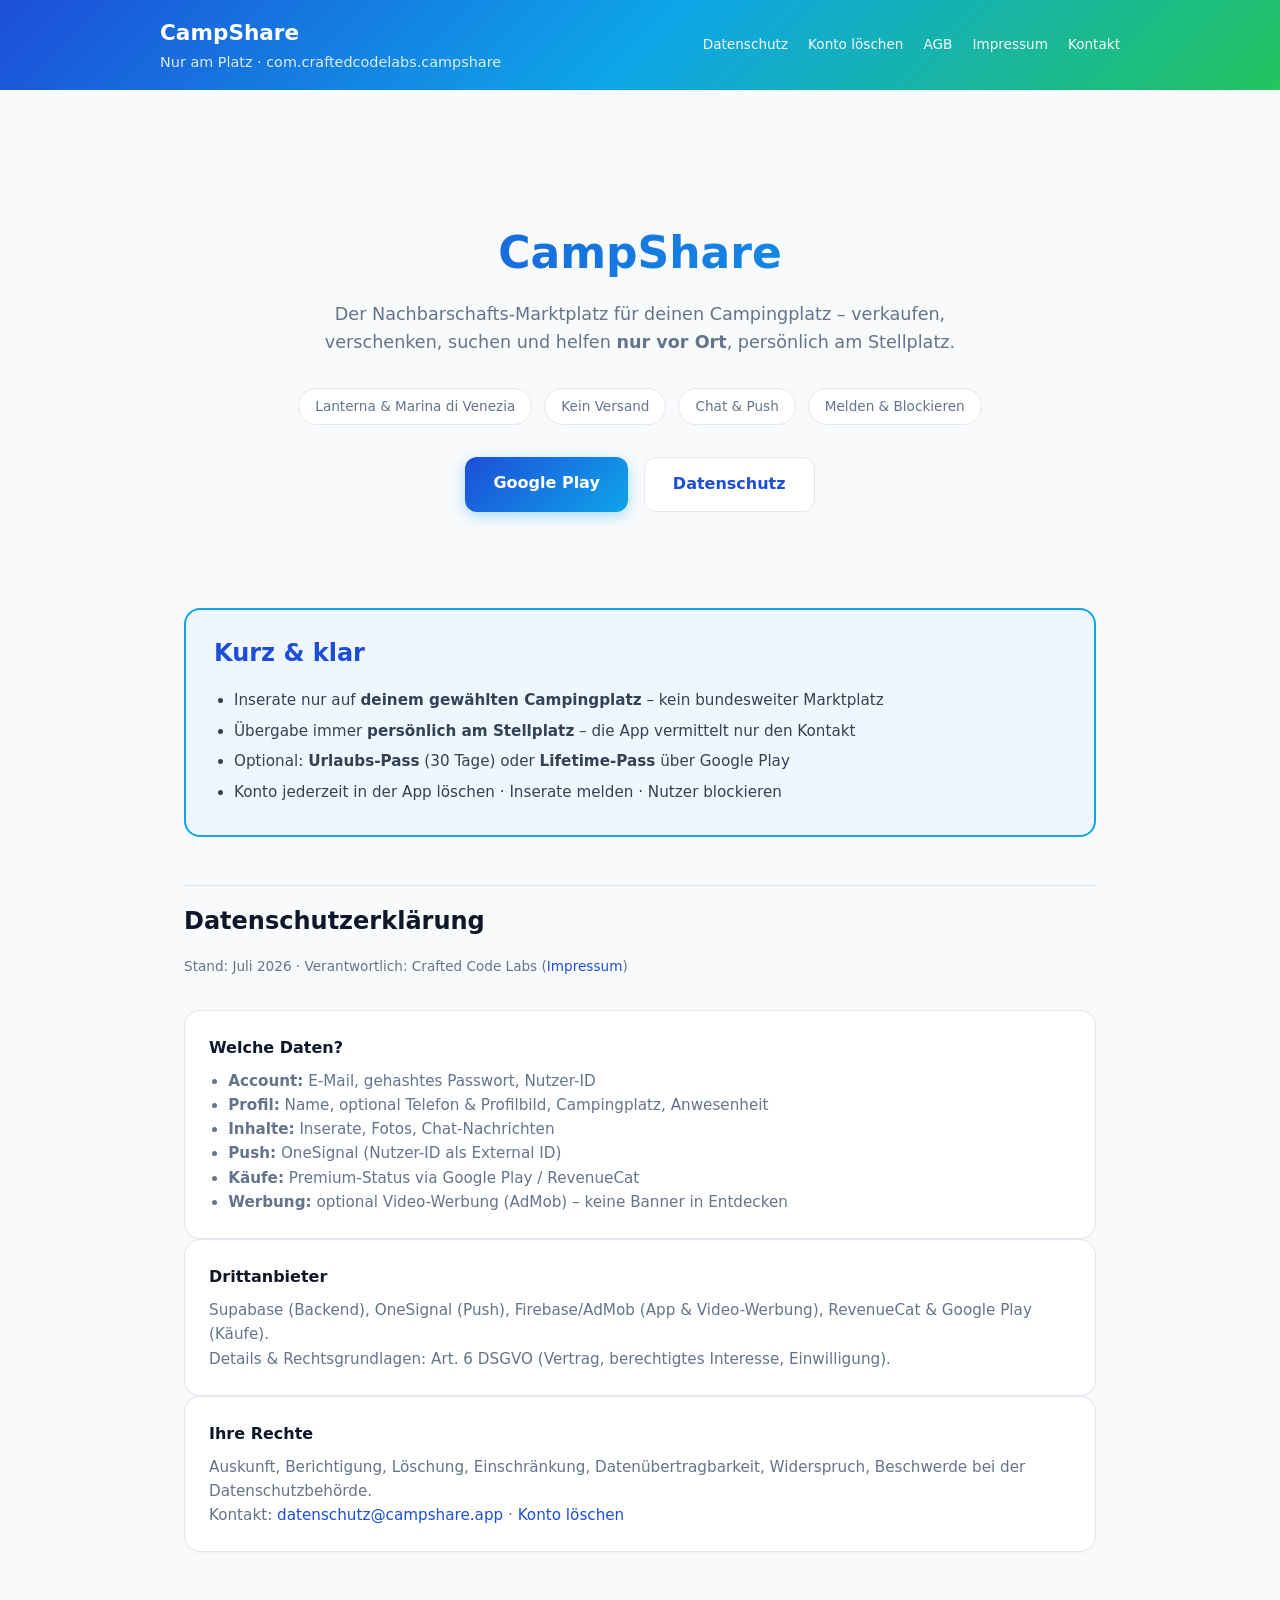
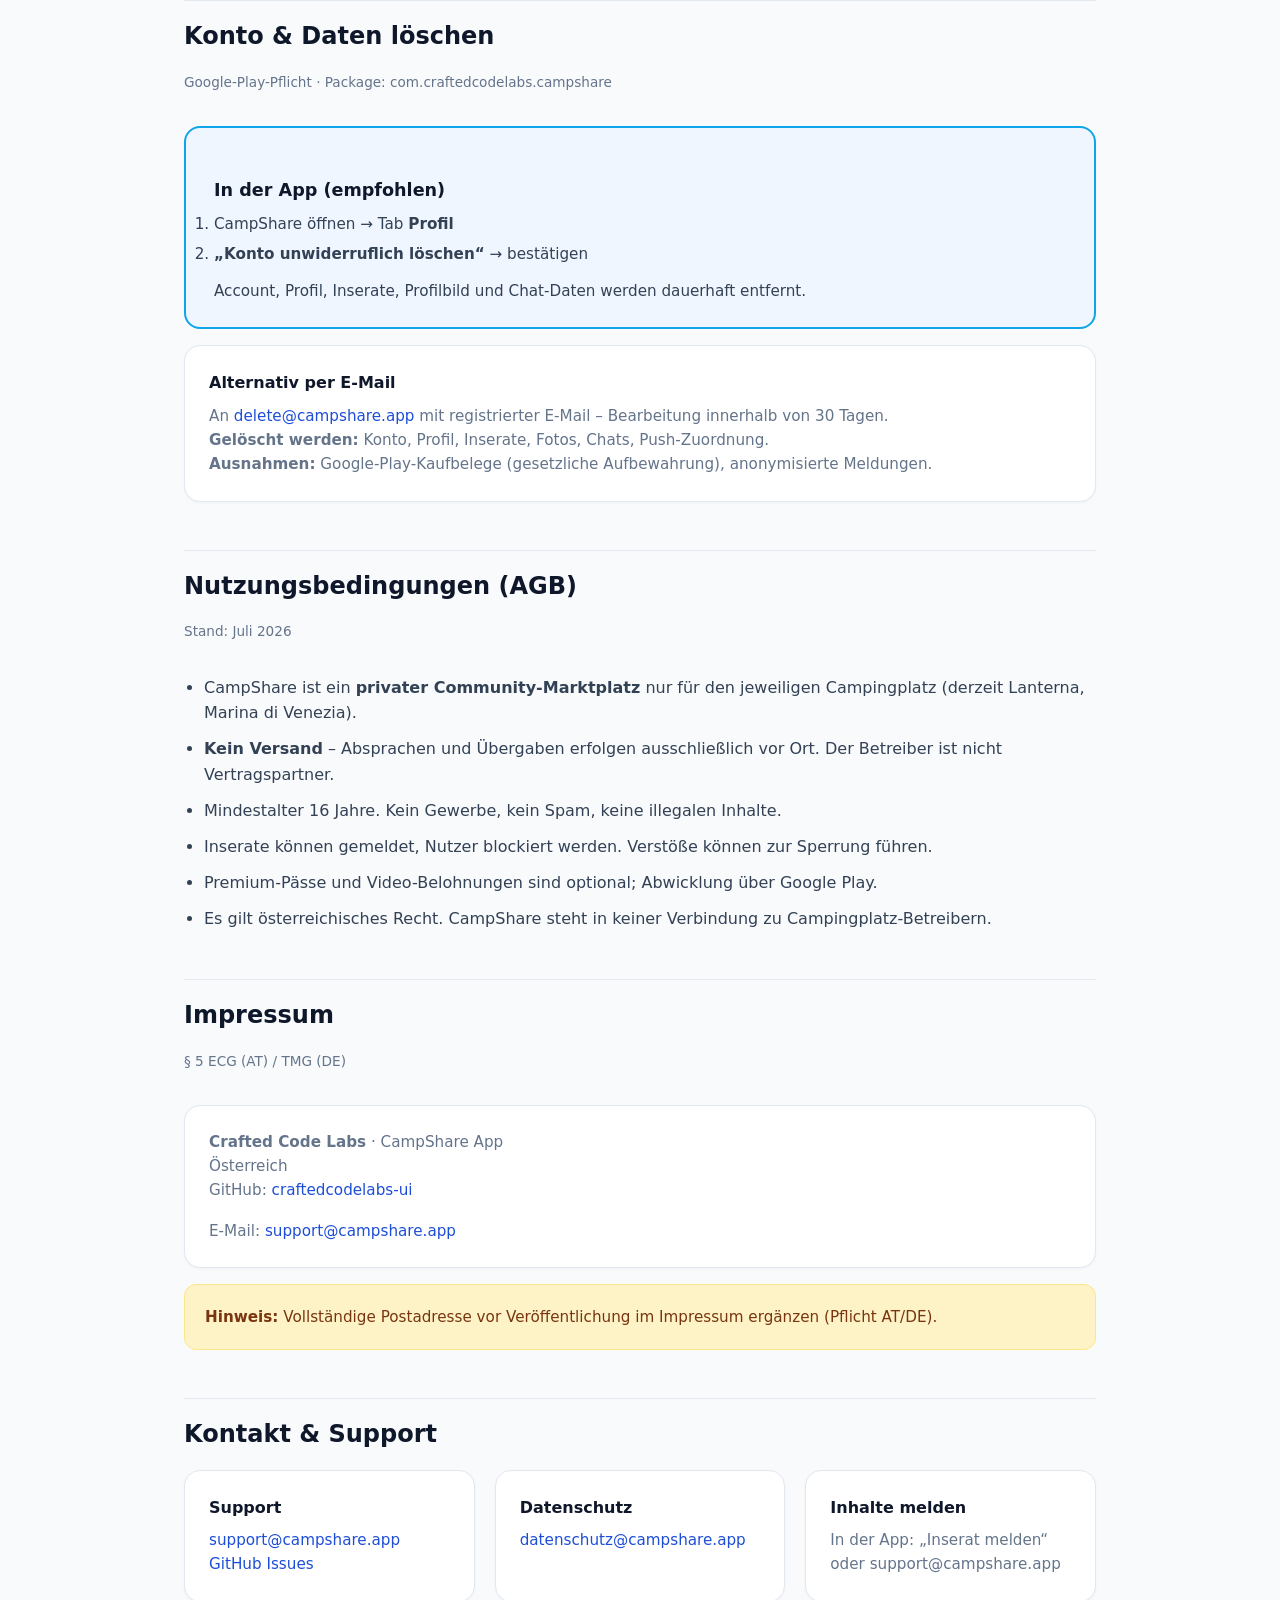
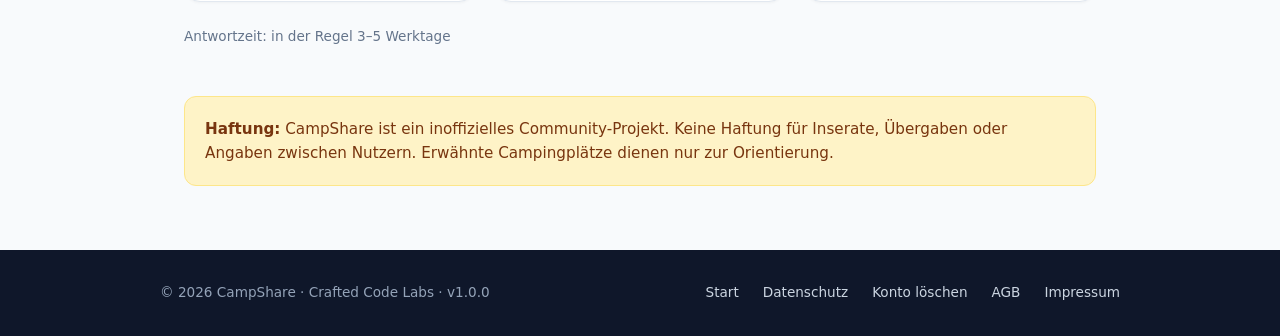
==== commit c49322c5: "Consolidate website into single one-pager with anchor sections Co-authored-by: Cursor <cursoragent@c" ====
--- a/datenschutz.html
+++ b/datenschutz.html
@@ -2,179 +2,12 @@
 <html lang="de">
 <head>
   <meta charset="UTF-8">
-  <meta name="viewport" content="width=device-width, initial-scale=1.0">
-  <meta name="description" content="Datenschutzerklärung der CampShare App.">
-  <title>Datenschutzerklärung – CampShare</title>
-  <link rel="stylesheet" href="css/styles.css">
+  <meta http-equiv="refresh" content="0; url=index.html#datenschutz">
+  <link rel="canonical" href="index.html#datenschutz">
+  <title>Datenschutz – CampShare</title>
+  <script>location.replace('index.html#datenschutz');</script>
 </head>
 <body>
-  <header>
-    <div class="header-inner">
-      <a class="logo" href="index.html">CampShare<span>Datenschutzerklärung</span></a>
-      <nav>
-        <a href="index.html">Start</a>
-        <a href="datenschutz.html">Datenschutz</a>
-        <a href="nutzungsbedingungen.html">AGB</a>
-        <a href="konto-loeschen.html">Konto löschen</a>
-        <a href="impressum.html">Impressum</a>
-        <a href="kontakt.html">Kontakt</a>
-      </nav>
-    </div>
-  </header>
-
-  <main class="legal-content">
-    <h1>Datenschutzerklärung</h1>
-    <p class="meta">Stand: 4. Juli 2026 · App: CampShare (com.craftedcodelabs.campshare)</p>
-
-    <h2>1. Verantwortlicher</h2>
-    <p>
-      Verantwortlich für die Datenverarbeitung im Sinne der DSGVO ist der in unserem
-      <a href="impressum.html">Impressum</a> genannte Betreiber (Crafted Code Labs / CampShare).
-    </p>
-    <p>
-      Kontakt für Datenschutzanfragen:
-      <a href="mailto:datenschutz@campshare.app">datenschutz@campshare.app</a> oder
-      <a href="kontakt.html">Kontaktseite</a>
-    </p>
-
-    <h2>2. Überblick</h2>
-    <p>
-      CampShare ist eine Community-App für Camper auf ausgewählten Campingplätzen. Nutzer können Inserate
-      erstellen, chatten, Profile verwalten und optional Premium-Funktionen nutzen. Wir verarbeiten
-      personenbezogene Daten nur, soweit dies für den Betrieb erforderlich ist oder Sie eingewilligt haben
-      (z.&nbsp;B. Push-Benachrichtigungen).
-    </p>
-
-    <h2>3. Welche Daten wir verarbeiten</h2>
-    <table>
-      <thead>
-        <tr><th>Datenkategorie</th><th>Beispiele</th><th>Zweck</th></tr>
-      </thead>
-      <tbody>
-        <tr>
-          <td>Account-Daten</td>
-          <td>E-Mail, Passwort (gehasht), Nutzer-ID</td>
-          <td>Registrierung, Login, Kontoverwaltung</td>
-        </tr>
-        <tr>
-          <td>Profildaten</td>
-          <td>Anzeigename, Profilbild-URL, Telefon (optional), Campingplatz, Anwesenheit</td>
-          <td>Community-Funktionen, Kontakt vor Ort</td>
-        </tr>
-        <tr>
-          <td>Inserate &amp; Chat</td>
-          <td>Texte, Fotos, Zone, Stellplatz, Nachrichten</td>
-          <td>Kernfunktionen der App</td>
-        </tr>
-        <tr>
-          <td>Moderation</td>
-          <td>Meldungen (Grund, Inserat-ID), blockierte Nutzer-IDs</td>
-          <td>UGC-Sicherheit, Missbrauchsprävention</td>
-        </tr>
-        <tr>
-          <td>Push</td>
-          <td>OneSignal External ID (= Supabase User-ID), Geräte-Token</td>
-          <td>Push bei Chat und Hilfegesuchen</td>
-        </tr>
-        <tr>
-          <td>Kaufstatus</td>
-          <td>Premium-Status, Ablaufdatum (Urlaubs-Pass / Lifetime)</td>
-          <td>Freischaltung Premium-Funktionen</td>
-        </tr>
-        <tr>
-          <td>Technische Daten</td>
-          <td>IP-Adresse, Gerätetyp, App-Version, Server-Logs</td>
-          <td>Sicherheit, Fehlerbehebung</td>
-        </tr>
-        <tr>
-          <td>Werbung</td>
-          <td>Advertising-ID, Anzeigeninteraktionen (AdMob, optional Video-Reward)</td>
-          <td>Finanzierung der Free-Version</td>
-        </tr>
-      </tbody>
-    </table>
-
-    <h2>4. Rechtsgrundlagen (Art. 6 DSGVO)</h2>
-    <ul>
-      <li><strong>Vertragserfüllung (Art. 6 Abs. 1 lit. b):</strong> Account, Inserate, Chat, Premium</li>
-      <li><strong>Berechtigtes Interesse (Art. 6 Abs. 1 lit. f):</strong> Sicherheit, Meldungen, Blockieren, Betrieb</li>
-      <li><strong>Einwilligung (Art. 6 Abs. 1 lit. a):</strong> Push-Benachrichtigungen, personalisierte Werbung</li>
-      <li><strong>Rechtliche Verpflichtung (Art. 6 Abs. 1 lit. c):</strong> Aufbewahrungspflichten</li>
-    </ul>
-
-    <h2>5. Dienste Dritter</h2>
-
-    <h3>Supabase (Backend, Auth, Storage, Datenbank)</h3>
-    <ul>
-      <li>Daten: Account, Profile, Inserate, Chat, Meldungen, Blockierungen, Premium-Status</li>
-      <li>Datenschutz: <a href="https://supabase.com/privacy" rel="noopener noreferrer">supabase.com/privacy</a></li>
-    </ul>
-
-    <h3>OneSignal (Push-Benachrichtigungen)</h3>
-    <ul>
-      <li>Daten: Nutzer-ID als External ID, Push-Token, Zustellstatus</li>
-      <li>Datenschutz: <a href="https://onesignal.com/privacy_policy" rel="noopener noreferrer">onesignal.com/privacy_policy</a></li>
-    </ul>
-
-    <h3>Google Firebase (App-Basis, ggf. AdMob)</h3>
-    <ul>
-      <li>Firebase Core für App-Infrastruktur; AdMob für optionale Video-Werbung</li>
-      <li>Datenschutz: <a href="https://firebase.google.com/support/privacy" rel="noopener noreferrer">firebase.google.com/support/privacy</a></li>
-    </ul>
-
-    <h3>Google AdMob (Werbung)</h3>
-    <ul>
-      <li>Advertising-ID, Geräteinformationen – bei freiwilligen Video-Belohnungen oder werbefreier Nutzung mit Premium</li>
-      <li>Keine Banner-Werbung in der Entdecken-Ansicht</li>
-    </ul>
-
-    <h3>RevenueCat &amp; Google Play (In-App-Käufe)</h3>
-    <ul>
-      <li>Urlaubs-Pass (30 Tage) und Dauercamper Lifetime-Pass über Google Play</li>
-      <li>Zahlungsabwicklung durch Google – wir speichern keine Kreditkartendaten</li>
-      <li>Datenschutz RevenueCat: <a href="https://www.revenuecat.com/privacy" rel="noopener noreferrer">revenuecat.com/privacy</a></li>
-    </ul>
-
-    <h2>6. Speicherdauer</h2>
-    <ul>
-      <li>Account &amp; Profil: bis zur Löschung in der App oder per Anfrage</li>
-      <li>Inserate &amp; Chat: bis zur Löschung oder Kontolöschung</li>
-      <li>Push-Daten: bis Abmeldung oder Kontolöschung</li>
-      <li>Server-Logs: in der Regel max. 30 Tage</li>
-    </ul>
-
-    <h2>7. Ihre Rechte</h2>
-    <ul>
-      <li>Auskunft, Berichtigung, Löschung (Art. 15–17 DSGVO)</li>
-      <li>Einschränkung, Datenübertragbarkeit, Widerspruch (Art. 18–21 DSGVO)</li>
-      <li>Widerruf von Einwilligungen</li>
-      <li>Beschwerde bei der Datenschutzbehörde (AT: <a href="https://www.dsb.gv.at" rel="noopener noreferrer">dsb.gv.at</a>)</li>
-    </ul>
-    <p>Kontolöschung: direkt in der App unter Profil oder siehe <a href="konto-loeschen.html">Konto löschen</a>.</p>
-
-    <h2>8. Nutzer-generierte Inhalte</h2>
-    <p>
-      Inserate und Chats stammen von Nutzern. Sie können Inserate melden und Nutzer blockieren.
-      Wir prüfen nicht vorab, entfernen aber rechtswidrige Inhalte nach Meldung.
-    </p>
-
-    <h2>9. Kinder</h2>
-    <p>CampShare richtet sich an Nutzer ab 16 Jahren. Keine bewusste Erhebung von Daten Minderjähriger.</p>
-
-    <h2>10. Änderungen</h2>
-    <p>Diese Erklärung kann bei Bedarf aktualisiert werden. Das Datum oben zeigt den aktuellen Stand.</p>
-  </main>
-
-  <footer>
-    <div class="footer-inner">
-      <div>&copy; 2026 CampShare</div>
-      <div class="footer-links">
-        <a href="index.html">Start</a>
-        <a href="nutzungsbedingungen.html">AGB</a>
-        <a href="konto-loeschen.html">Konto löschen</a>
-        <a href="impressum.html">Impressum</a>
-      </div>
-    </div>
-  </footer>
+  <p><a href="index.html#datenschutz">Zur Datenschutzerklärung</a></p>
 </body>
 </html>
